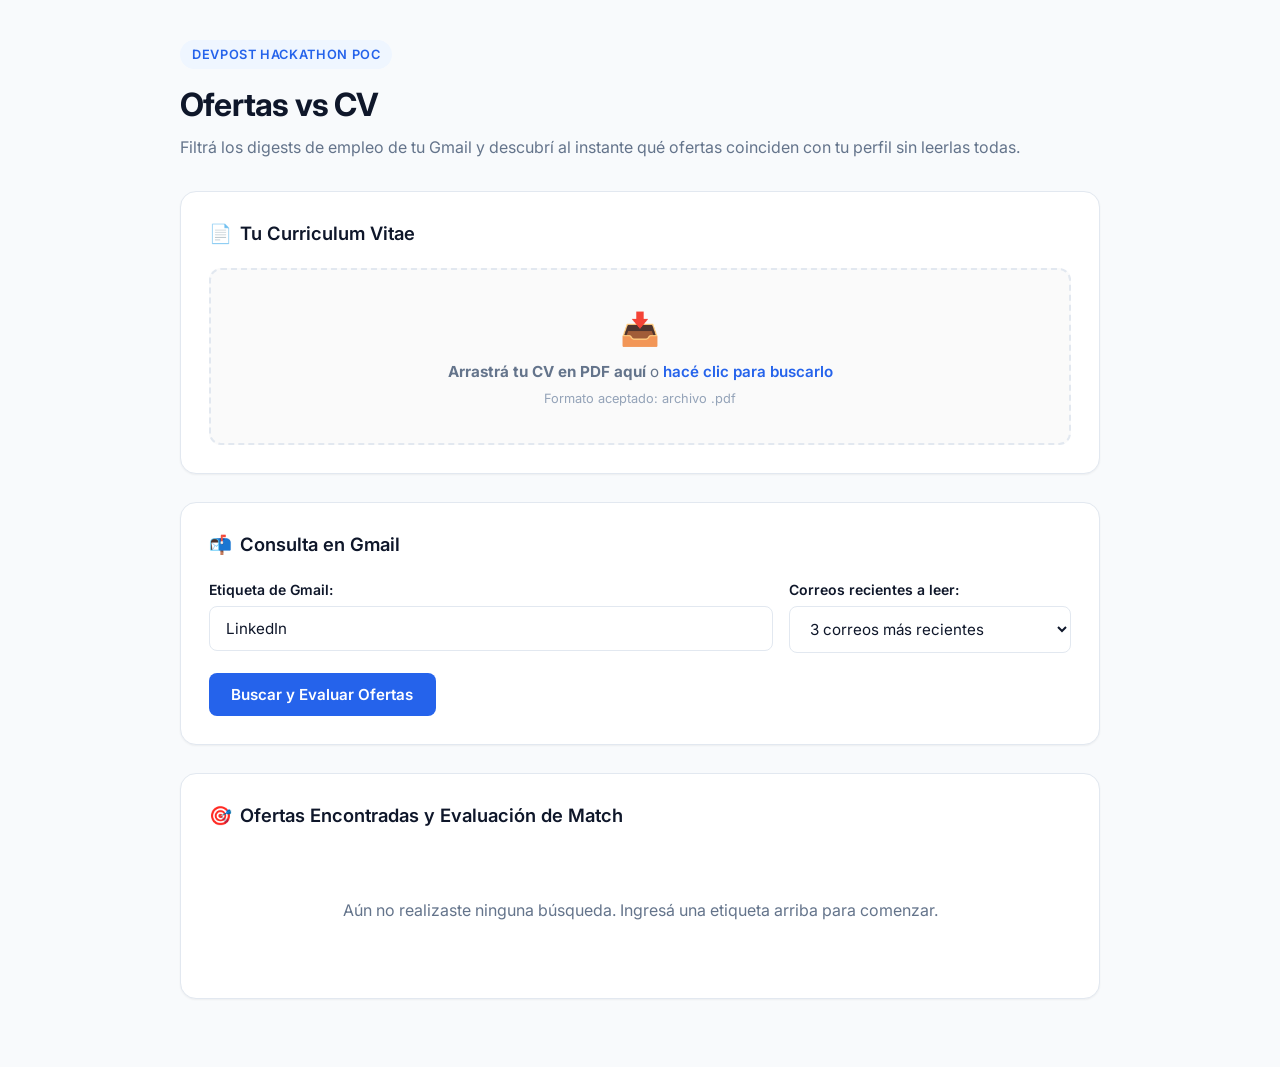
==== static/index.html @ cce5a9cf "Add web server, PDF CV upload and persistence" ====
<!DOCTYPE html>
<html lang="es">
<head>
  <meta charset="UTF-8">
  <meta name="viewport" content="width=device-width, initial-scale=1.0">
  <title>Ofertas vs CV — Match Inteligente de Empleos</title>
  <link rel="stylesheet" href="/static/styles.css">
</head>
<body>
  <div class="container">
    <header>
      <div class="header-badge">Devpost Hackathon POC</div>
      <h1>Ofertas vs CV</h1>
      <p class="subtitle">Filtrá los digests de empleo de tu Gmail y descubrí al instante qué ofertas coinciden con tu perfil sin leerlas todas.</p>
    </header>

    <div id="alertBox" class="alert hidden"></div>

    <!-- Panel 1: Estado del CV -->
    <section class="panel" id="cvPanel">
      <div class="panel-header">
        <h2 class="panel-title">
          <span>📄</span> Tu Curriculum Vitae
        </h2>
        <button id="btnChangeCv" class="btn btn-secondary hidden" style="padding: 0.4rem 0.8rem; font-size: 0.825rem;">Cambiar CV</button>
      </div>

      <!-- Estado: CV cargado -->
      <div id="cvLoadedView" class="cv-status-box hidden">
        <div class="cv-info">
          <div class="cv-icon">PDF</div>
          <div class="cv-details">
            <h4 id="cvFilename">cv.pdf</h4>
            <p id="cvMeta">Cargado y listo para comparar</p>
          </div>
        </div>
        <span class="match-score-badge badge-yes" style="min-width: unset; padding: 0.35rem 0.75rem; font-size: 0.8rem;">
          Activo
        </span>
      </div>

      <!-- Estado: Subir CV -->
      <div id="cvUploadView" class="dropzone">
        <div class="dropzone-icon">📥</div>
        <p><strong>Arrastrá tu CV en PDF aquí</strong> o <span class="highlight">hacé clic para buscarlo</span></p>
        <p style="font-size: 0.8rem; margin-top: 0.3rem; color: var(--text-light);">Formato aceptado: archivo .pdf</p>
        <input type="file" id="cvFileInput" accept="application/pdf" style="display: none;">
      </div>
    </section>

    <!-- Panel 2: Búsqueda y Evaluación -->
    <section class="panel" id="searchPanel">
      <div class="panel-header">
        <h2 class="panel-title">
          <span>📬</span> Consulta en Gmail
        </h2>
      </div>

      <form id="searchForm" class="search-form">
        <div class="form-row">
          <div class="form-group" style="flex: 2;">
            <label for="gmailLabel">Etiqueta de Gmail:</label>
            <input type="text" id="gmailLabel" placeholder="Ej: LinkedIn, Glassdoor, Empleos..." value="LinkedIn" required>
          </div>

          <div class="form-group" style="flex: 1;">
            <label for="emailCount">Correos recientes a leer:</label>
            <select id="emailCount">
              <option value="1">1 correo más reciente</option>
              <option value="2">2 correos más recientes</option>
              <option value="3" selected>3 correos más recientes</option>
              <option value="5">5 correos más recientes</option>
            </select>
          </div>
        </div>

        <div style="display: flex; gap: 1rem; align-items: center;">
          <button type="submit" id="btnProcess" class="btn btn-primary">
            <span id="btnText">Buscar y Evaluar Ofertas</span>
            <span id="btnSpinner" class="spinner hidden"></span>
          </button>
          <span id="processStatusText" style="font-size: 0.875rem; color: var(--text-muted);"></span>
        </div>
      </form>
    </section>

    <!-- Panel 3: Resultados -->
    <section class="panel" id="resultsPanel">
      <div class="results-header">
        <h2 class="panel-title">
          <span>🎯</span> Ofertas Encontradas y Evaluación de Match
        </h2>
        <span id="resultsCount" style="font-size: 0.85rem; color: var(--text-muted); font-weight: 500;"></span>
      </div>

      <div id="resultsList" class="job-cards-list">
        <div class="empty-state">
          <p>Aún no realizaste ninguna búsqueda. Ingresá una etiqueta arriba para comenzar.</p>
        </div>
      </div>
    </section>
  </div>

  <script src="/static/app.js"></script>
</body>
</html>
---- static/styles.css ----
/* Google Fonts */
@import url('https://fonts.googleapis.com/css2?family=Inter:wght@300;400;500;600;700&display=swap');

:root {
  --font-family: 'Inter', -apple-system, BlinkMacSystemFont, "Segoe UI", Roboto, sans-serif;
  --bg-color: #f8fafc;
  --surface-color: #ffffff;
  --surface-subtle: #f1f5f9;
  --border-color: #e2e8f0;
  --text-main: #0f172a;
  --text-muted: #64748b;
  --text-light: #94a3b8;
  
  --primary: #2563eb;
  --primary-hover: #1d4ed8;
  --primary-light: #eff6ff;
  
  --success: #16a34a;
  --success-bg: #dcfce7;
  --warning: #d97706;
  --warning-bg: #fef3c7;
  --neutral-badge: #64748b;
  --neutral-bg: #f1f5f9;
  
  --radius-sm: 8px;
  --radius-md: 12px;
  --radius-lg: 16px;
  
  --shadow-sm: 0 1px 2px 0 rgb(0 0 0 / 0.05);
  --shadow-md: 0 4px 6px -1px rgb(0 0 0 / 0.07), 0 2px 4px -2px rgb(0 0 0 / 0.07);
  --shadow-lg: 0 10px 15px -3px rgb(0 0 0 / 0.08), 0 4px 6px -4px rgb(0 0 0 / 0.06);
}

* {
  box-sizing: border-box;
  margin: 0;
  padding: 0;
}

body {
  font-family: var(--font-family);
  background-color: var(--bg-color);
  color: var(--text-main);
  line-height: 1.5;
  min-height: 100vh;
  padding: 2.5rem 1.5rem;
}

.container {
  max-width: 920px;
  margin: 0 auto;
}

/* Header */
header {
  margin-bottom: 2rem;
  text-align: left;
}

.header-badge {
  display: inline-flex;
  align-items: center;
  gap: 0.4rem;
  padding: 0.3rem 0.75rem;
  font-size: 0.8rem;
  font-weight: 600;
  color: var(--primary);
  background: var(--primary-light);
  border-radius: 9999px;
  margin-bottom: 0.75rem;
  text-transform: uppercase;
  letter-spacing: 0.05em;
}

h1 {
  font-size: 2rem;
  font-weight: 700;
  color: var(--text-main);
  letter-spacing: -0.025em;
  margin-bottom: 0.4rem;
}

p.subtitle {
  color: var(--text-muted);
  font-size: 1rem;
}

/* Card Panels */
.panel {
  background: var(--surface-color);
  border: 1px solid var(--border-color);
  border-radius: var(--radius-lg);
  box-shadow: var(--shadow-sm);
  padding: 1.75rem;
  margin-bottom: 1.75rem;
  transition: box-shadow 0.2s ease;
}

.panel:hover {
  box-shadow: var(--shadow-md);
}

.panel-header {
  display: flex;
  justify-content: space-between;
  align-items: center;
  margin-bottom: 1.25rem;
}

.panel-title {
  font-size: 1.15rem;
  font-weight: 600;
  display: flex;
  align-items: center;
  gap: 0.5rem;
}

/* CV Section */
.cv-status-box {
  display: flex;
  align-items: center;
  justify-content: space-between;
  background: var(--surface-subtle);
  border: 1px solid var(--border-color);
  border-radius: var(--radius-md);
  padding: 1rem 1.25rem;
}

.cv-info {
  display: flex;
  align-items: center;
  gap: 0.85rem;
}

.cv-icon {
  width: 42px;
  height: 42px;
  border-radius: var(--radius-sm);
  background: #fee2e2;
  color: #dc2626;
  display: flex;
  align-items: center;
  justify-content: center;
  font-weight: 700;
  font-size: 0.8rem;
}

.cv-details h4 {
  font-size: 0.95rem;
  font-weight: 600;
}

.cv-details p {
  font-size: 0.825rem;
  color: var(--text-muted);
}

.dropzone {
  border: 2px dashed var(--border-color);
  border-radius: var(--radius-md);
  padding: 2.2rem 1.5rem;
  text-align: center;
  cursor: pointer;
  background: #fafafa;
  transition: all 0.2s ease;
}

.dropzone:hover, .dropzone.dragover {
  border-color: var(--primary);
  background: var(--primary-light);
}

.dropzone-icon {
  font-size: 2rem;
  margin-bottom: 0.5rem;
}

.dropzone p {
  font-size: 0.95rem;
  color: var(--text-muted);
}

.dropzone span.highlight {
  color: var(--primary);
  font-weight: 600;
}

/* Form inputs & buttons */
.search-form {
  display: flex;
  flex-direction: column;
  gap: 1.25rem;
}

.form-row {
  display: flex;
  gap: 1rem;
}

.form-group {
  flex: 1;
  display: flex;
  flex-direction: column;
  gap: 0.4rem;
}

.form-group label {
  font-size: 0.875rem;
  font-weight: 600;
  color: var(--text-main);
}

.form-group input, .form-group select {
  padding: 0.75rem 1rem;
  font-size: 0.95rem;
  font-family: inherit;
  border: 1px solid var(--border-color);
  border-radius: var(--radius-sm);
  background: var(--surface-color);
  color: var(--text-main);
  outline: none;
  transition: border-color 0.15s ease, box-shadow 0.15s ease;
}

.form-group input:focus, .form-group select:focus {
  border-color: var(--primary);
  box-shadow: 0 0 0 3px rgba(37, 99, 235, 0.12);
}

.btn {
  display: inline-flex;
  align-items: center;
  justify-content: center;
  gap: 0.5rem;
  padding: 0.75rem 1.4rem;
  font-size: 0.95rem;
  font-weight: 600;
  font-family: inherit;
  border-radius: var(--radius-sm);
  border: none;
  cursor: pointer;
  transition: all 0.15s ease;
  text-decoration: none;
}

.btn-primary {
  background: var(--primary);
  color: #ffffff;
}

.btn-primary:hover:not(:disabled) {
  background: var(--primary-hover);
}

.btn-secondary {
  background: var(--surface-subtle);
  color: var(--text-main);
  border: 1px solid var(--border-color);
}

.btn-secondary:hover:not(:disabled) {
  background: #e2e8f0;
}

.btn:disabled {
  opacity: 0.5;
  cursor: not-allowed;
}

/* Results section */
.results-header {
  display: flex;
  justify-content: space-between;
  align-items: center;
  margin-bottom: 1.25rem;
}

.job-cards-list {
  display: flex;
  flex-direction: column;
  gap: 1rem;
}

.job-card {
  background: var(--surface-color);
  border: 1px solid var(--border-color);
  border-radius: var(--radius-md);
  padding: 1.25rem 1.5rem;
  display: flex;
  justify-content: space-between;
  align-items: flex-start;
  gap: 1.25rem;
  transition: transform 0.15s ease, box-shadow 0.15s ease, border-color 0.15s ease;
}

.job-card:hover {
  transform: translateY(-2px);
  box-shadow: var(--shadow-md);
  border-color: #cbd5e1;
}

.job-content {
  flex: 1;
}

.job-title-row {
  display: flex;
  align-items: center;
  gap: 0.75rem;
  margin-bottom: 0.35rem;
}

.job-title {
  font-size: 1.1rem;
  font-weight: 600;
  color: var(--text-main);
}

.job-meta {
  font-size: 0.85rem;
  color: var(--text-muted);
  margin-bottom: 0.65rem;
}

.job-suggestion {
  font-size: 0.9rem;
  color: #334155;
  background: var(--surface-subtle);
  padding: 0.6rem 0.85rem;
  border-radius: var(--radius-sm);
  border-left: 3px solid var(--primary);
}

/* Match Badges */
.match-score-badge {
  display: flex;
  flex-direction: column;
  align-items: center;
  justify-content: center;
  min-width: 80px;
  padding: 0.6rem 0.8rem;
  border-radius: var(--radius-sm);
  text-align: center;
}

.match-percentage {
  font-size: 1.35rem;
  font-weight: 700;
  line-height: 1.1;
}

.match-verdict {
  font-size: 0.75rem;
  font-weight: 600;
  text-transform: uppercase;
  letter-spacing: 0.04em;
  margin-top: 0.2rem;
}

.badge-yes {
  background: var(--success-bg);
  color: var(--success);
}

.badge-maybe {
  background: var(--warning-bg);
  color: var(--warning);
}

.badge-no {
  background: var(--neutral-bg);
  color: var(--neutral-badge);
}

/* Empty states and alerts */
.empty-state {
  text-align: center;
  padding: 3rem 1.5rem;
  color: var(--text-muted);
}

.alert {
  padding: 0.9rem 1.2rem;
  border-radius: var(--radius-sm);
  margin-bottom: 1rem;
  font-size: 0.9rem;
  display: flex;
  align-items: center;
  gap: 0.5rem;
}

.alert-error {
  background: #fef2f2;
  color: #b91c1c;
  border: 1px solid #fecaca;
}

.alert-success {
  background: #f0fdf4;
  color: #15803d;
  border: 1px solid #bbf7d0;
}

/* Loading Spinner */
.spinner {
  display: inline-block;
  width: 18px;
  height: 18px;
  border: 2px solid rgba(255, 255, 255, 0.3);
  border-radius: 50%;
  border-top-color: #ffffff;
  animation: spin 0.8s linear infinite;
}

@keyframes spin {
  to { transform: rotate(360deg); }
}

.hidden {
  display: none !important;
}
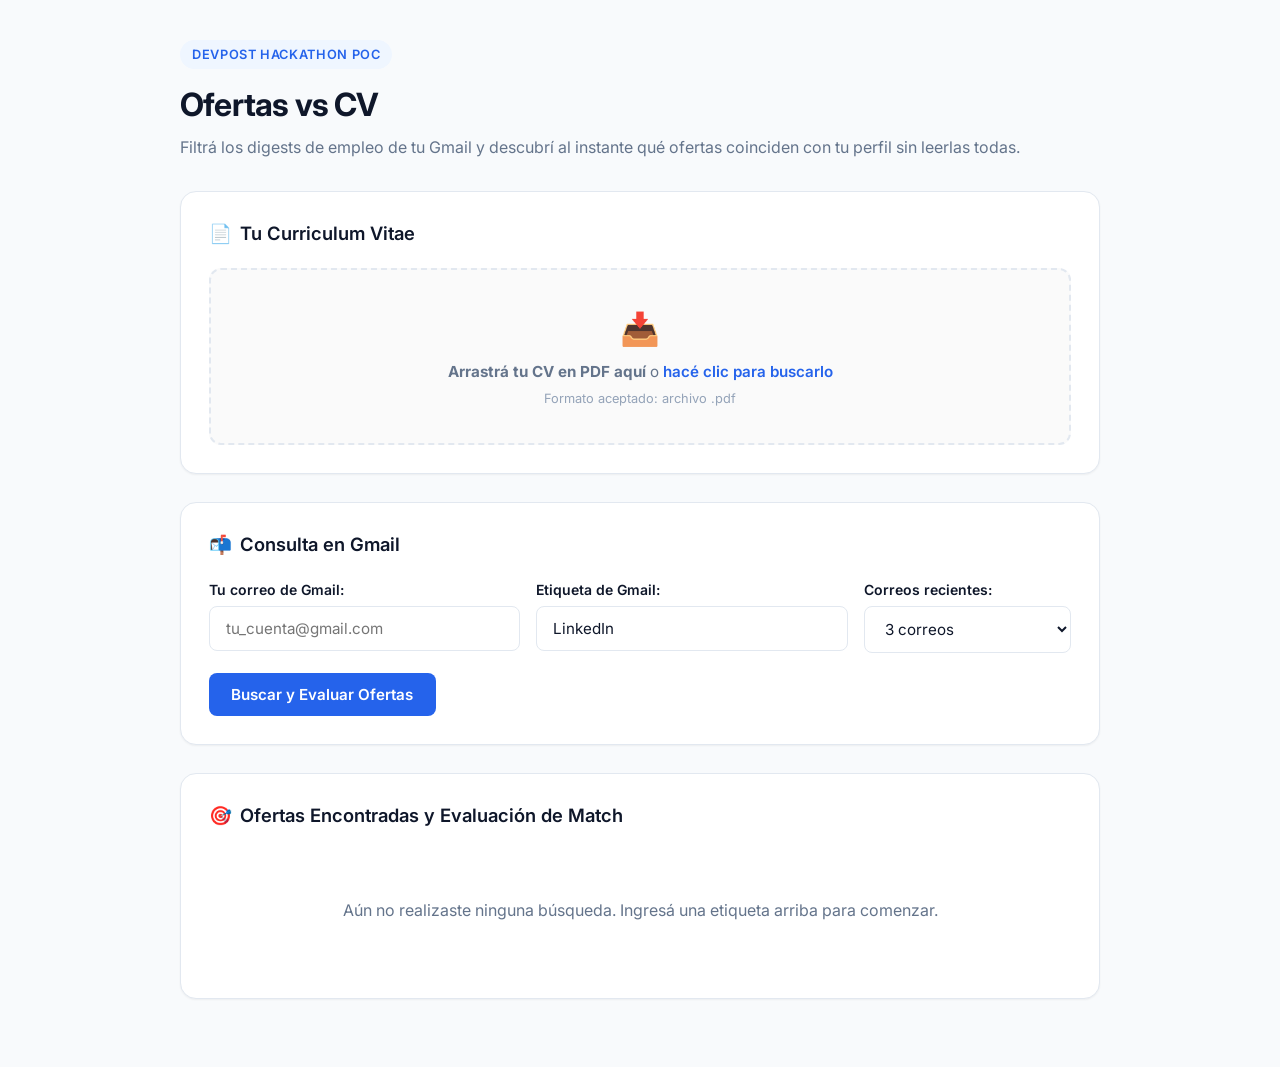
==== commit 7362b34f: "Add Gmail IMAP fetch and digest HTML parser" ====
--- a/static/index.html
+++ b/static/index.html
@@ -58,18 +58,23 @@
 
       <form id="searchForm" class="search-form">
         <div class="form-row">
-          <div class="form-group" style="flex: 2;">
+          <div class="form-group" style="flex: 1.5;">
+            <label for="gmailUser">Tu correo de Gmail:</label>
+            <input type="email" id="gmailUser" placeholder="tu_cuenta@gmail.com">
+          </div>
+
+          <div class="form-group" style="flex: 1.5;">
             <label for="gmailLabel">Etiqueta de Gmail:</label>
-            <input type="text" id="gmailLabel" placeholder="Ej: LinkedIn, Glassdoor, Empleos..." value="LinkedIn" required>
+            <input type="text" id="gmailLabel" placeholder="Ej: LinkedIn, Glassdoor..." value="LinkedIn" required>
           </div>
 
           <div class="form-group" style="flex: 1;">
-            <label for="emailCount">Correos recientes a leer:</label>
+            <label for="emailCount">Correos recientes:</label>
             <select id="emailCount">
-              <option value="1">1 correo más reciente</option>
-              <option value="2">2 correos más recientes</option>
-              <option value="3" selected>3 correos más recientes</option>
-              <option value="5">5 correos más recientes</option>
+              <option value="1">1 correo</option>
+              <option value="2">2 correos</option>
+              <option value="3" selected>3 correos</option>
+              <option value="5">5 correos</option>
             </select>
           </div>
         </div>
